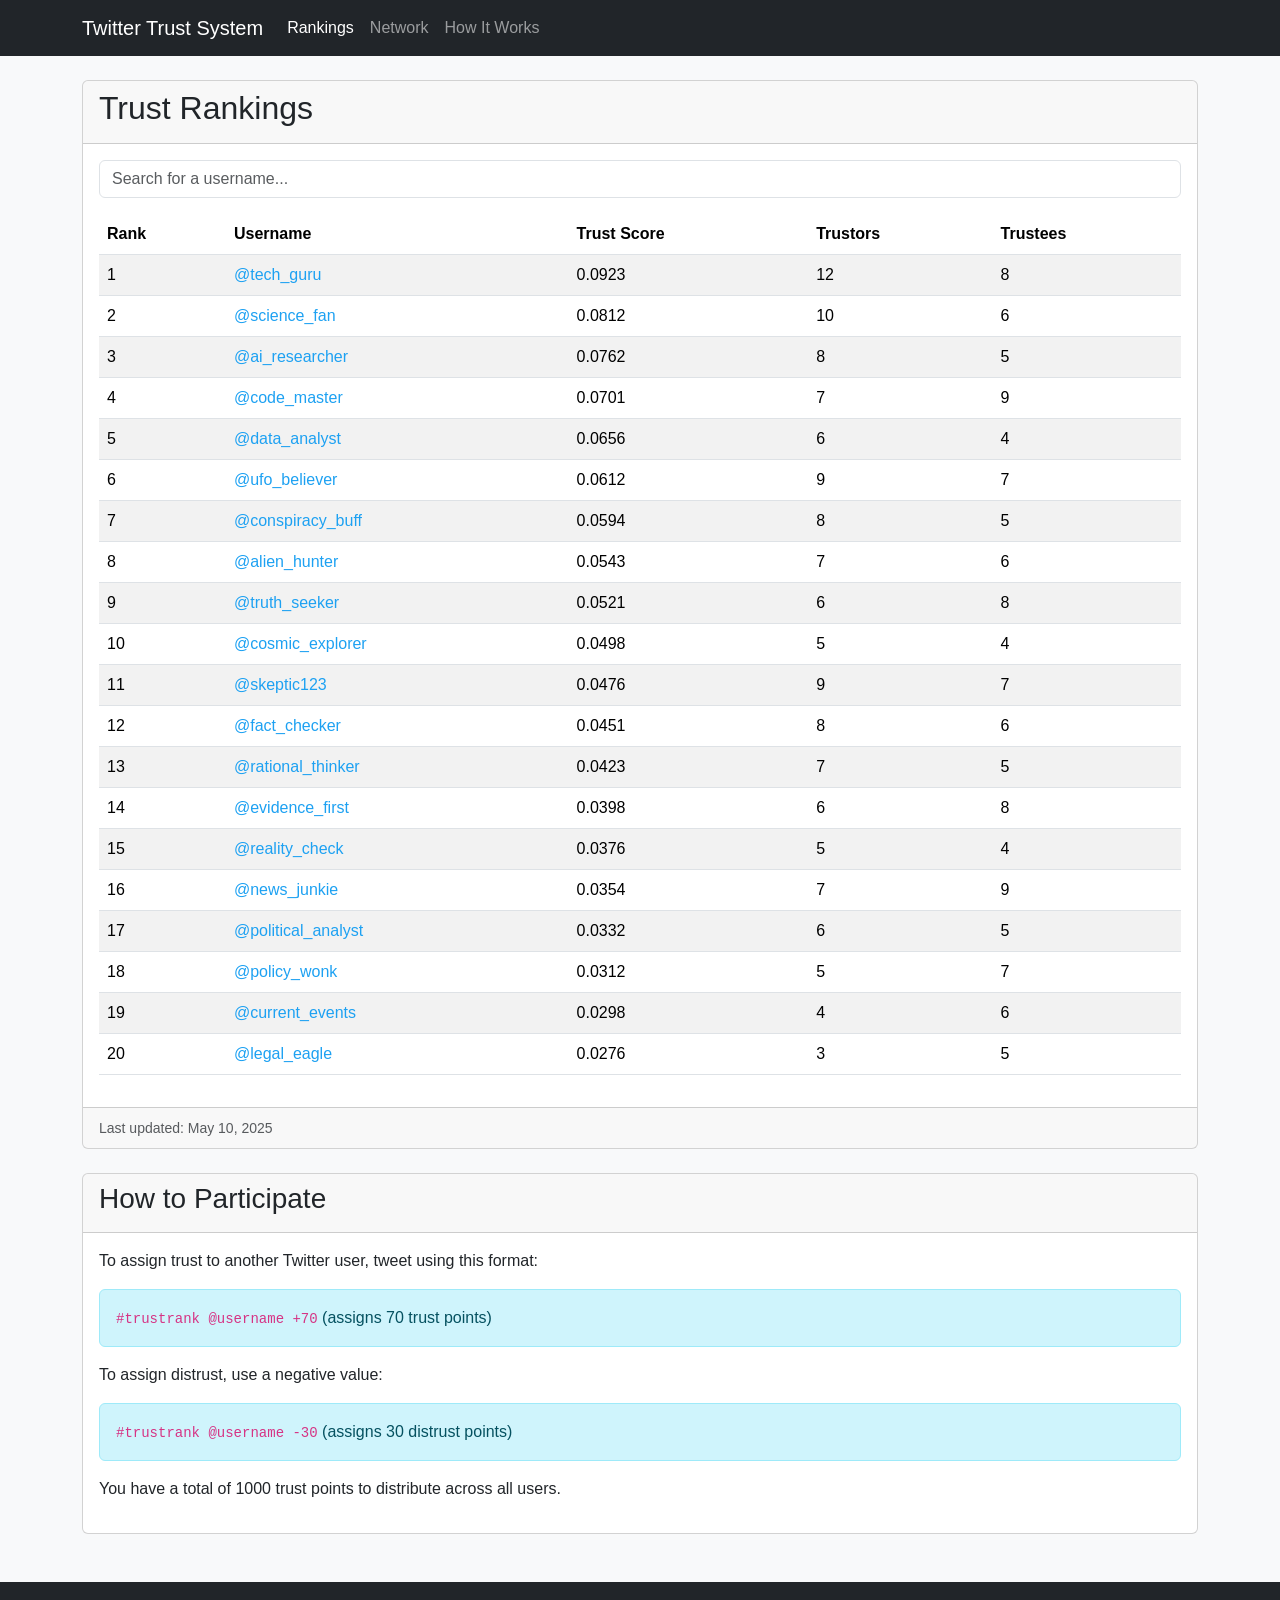
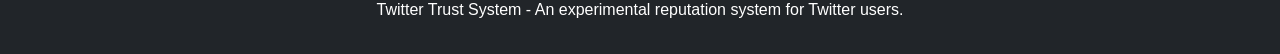
==== index.html @ 92eb6924 "Initial commit with trust system website" ====
<!DOCTYPE html>
<html lang="en">
<head>
    <meta charset="UTF-8">
    <meta name="viewport" content="width=device-width, initial-scale=1.0">
    <title>Twitter Trust System</title>
    <link rel="stylesheet" href="https://cdn.jsdelivr.net/npm/bootstrap@5.3.0/dist/css/bootstrap.min.css">
    <link rel="stylesheet" href="css/styles.css">
</head>
<body>
    <nav class="navbar navbar-expand-lg navbar-dark bg-dark">
        <div class="container">
            <a class="navbar-brand" href="#">Twitter Trust System</a>
            <button class="navbar-toggler" type="button" data-bs-toggle="collapse" data-bs-target="#navbarNav">
                <span class="navbar-toggler-icon"></span>
            </button>
            <div class="collapse navbar-collapse" id="navbarNav">
                <ul class="navbar-nav">
                    <li class="nav-item">
                        <a class="nav-link active" href="index.html">Rankings</a>
                    </li>
                    <li class="nav-item">
                        <a class="nav-link" href="network.html">Network</a>
                    </li>
                    <li class="nav-item">
                        <a class="nav-link" href="how-it-works.html">How It Works</a>
                    </li>
                </ul>
            </div>
        </div>
    </nav>

    <div class="container mt-4">
        <div class="row">
            <div class="col-md-12">
                <div class="card">
                    <div class="card-header">
                        <h2>Trust Rankings</h2>
                    </div>
                    <div class="card-body">
                        <div class="mb-3">
                            <input type="text" id="searchInput" class="form-control" placeholder="Search for a username...">
                        </div>
                        
                        <table class="table table-striped table-hover">
                            <thead>
                                <tr>
                                    <th>Rank</th>
                                    <th>Username</th>
                                    <th>Trust Score</th>
                                    <th>Trustors</th>
                                    <th>Trustees</th>
                                </tr>
                            </thead>
                            <tbody id="rankingsTable">
                                <!-- This will be populated by JavaScript -->
                            </tbody>
                        </table>
                    </div>
                    <div class="card-footer">
                        <small class="text-muted">Last updated: <span id="lastUpdated">May 10, 2025</span></small>
                    </div>
                </div>
            </div>
        </div>
        
        <div class="row mt-4">
            <div class="col-md-12">
                <div class="card">
                    <div class="card-header">
                        <h3>How to Participate</h3>
                    </div>
                    <div class="card-body">
                        <p>To assign trust to another Twitter user, tweet using this format:</p>
                        <div class="alert alert-info">
                            <code>#trustrank @username +70</code> (assigns 70 trust points)
                        </div>
                        <p>To assign distrust, use a negative value:</p>
                        <div class="alert alert-info">
                            <code>#trustrank @username -30</code> (assigns 30 distrust points)
                        </div>
                        <p>You have a total of 1000 trust points to distribute across all users.</p>
                    </div>
                </div>
            </div>
        </div>
    </div>

    <footer class="bg-dark text-white mt-5 py-3">
        <div class="container text-center">
            <p>Twitter Trust System - An experimental reputation system for Twitter users.</p>
        </div>
    </footer>

    <script src="https://cdn.jsdelivr.net/npm/bootstrap@5.3.0/dist/js/bootstrap.bundle.min.js"></script>
    <script src="js/data.js"></script>
    <script src="js/rankings.js"></script>
</body>
</html>
---- css/styles.css ----
/* General styles */
body {
    background-color: #f8f9fa;
    font-family: -apple-system, BlinkMacSystemFont, 'Segoe UI', Roboto, Oxygen, Ubuntu, Cantarell, 'Open Sans', 'Helvetica Neue', sans-serif;
}

/* Network visualization */
#network-visualization {
    width: 100%;
    height: 80vh;
    background-color: #f0f0f0;
    border-radius: 0 0 0.25rem 0.25rem;
}

/* User details */
#node-details {
    min-height: 200px;
}

#rankingsTable tr {
    cursor: pointer;
}

/* Tooltip styles */
.tooltip {
    position: absolute;
    padding: 10px;
    background-color: rgba(0, 0, 0, 0.8);
    color: white;
    border-radius: 5px;
    pointer-events: none;
    z-index: 1000;
    max-width: 250px;
}

/* Community colors */
.community-marker {
    display: inline-block;
    width: 15px;
    height: 15px;
    border-radius: 50%;
    margin-right: 8px;
}

/* Link styles */
a.twitter-link {
    color: #1DA1F2;
    text-decoration: none;
}

a.twitter-link:hover {
    text-decoration: underline;
}

/* Examples */
.example-box {
    background-color: #f8f9fa;
}

/* User card */
.user-card {
    transition: transform 0.2s;
}

.user-card:hover {
    transform: translateY(-5px);
    box-shadow: 0 4px 8px rgba(0,0,0,0.1);
}

/* Network controls */
.controls {
    display: flex;
    gap: 10px;
}
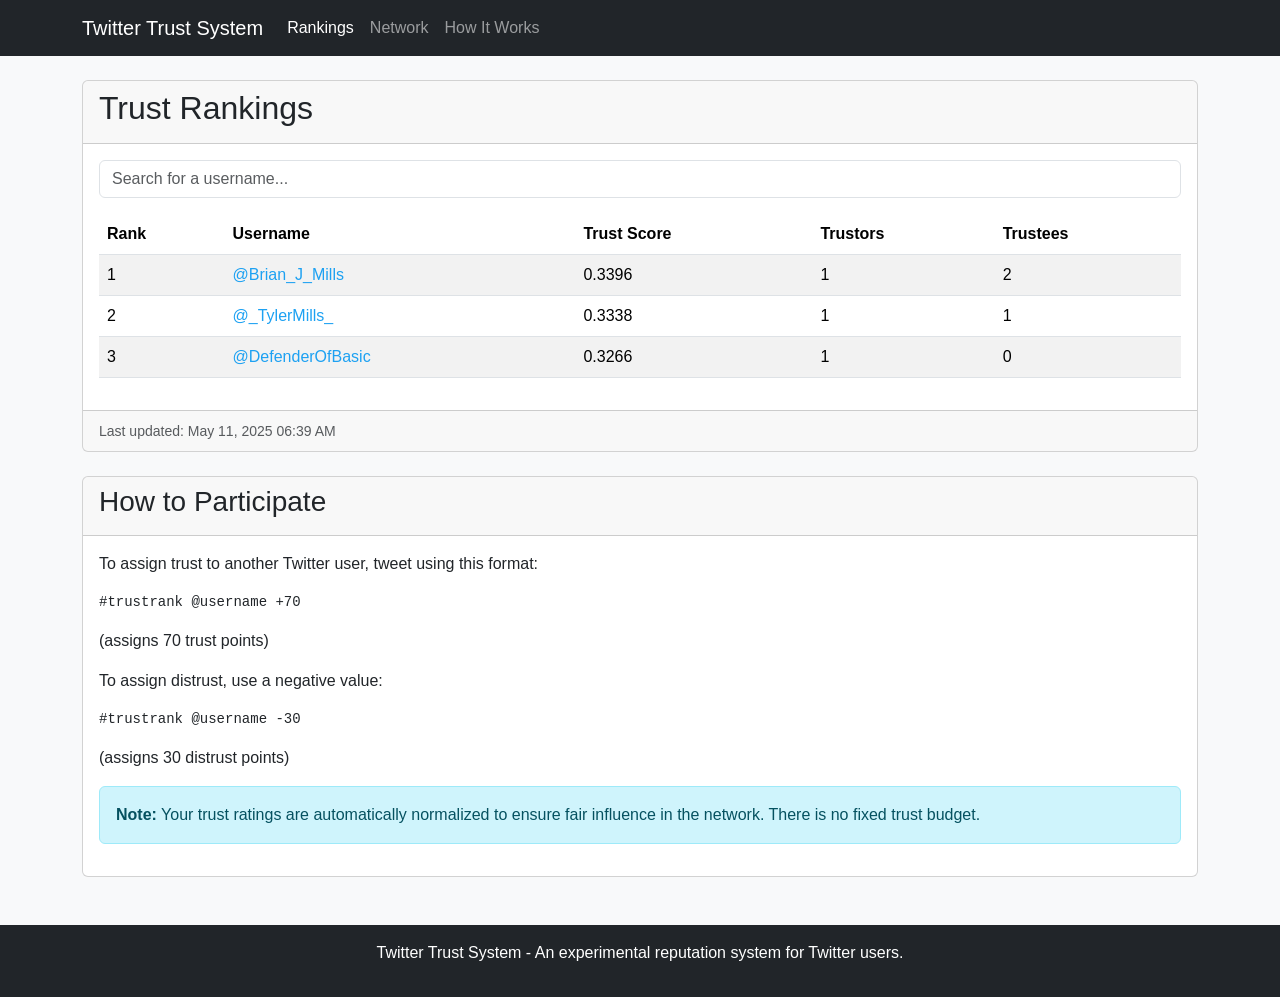
==== commit 20a8395f: "Update participation instructions to reflect L2 normalization, not fixed trust budget" ====
--- a/index.html
+++ b/index.html
@@ -72,14 +72,14 @@
                     </div>
                     <div class="card-body">
                         <p>To assign trust to another Twitter user, tweet using this format:</p>
+                        <pre><code>#trustrank @username +70</code></pre>
+                        <p>(assigns 70 trust points)</p>
+                        <p>To assign distrust, use a negative value:</p>
+                        <pre><code>#trustrank @username -30</code></pre>
+                        <p>(assigns 30 distrust points)</p>
                         <div class="alert alert-info">
-                            <code>#trustrank @username +70</code> (assigns 70 trust points)
+                            <strong>Note:</strong> Your trust ratings are automatically normalized to ensure fair influence in the network. There is no fixed trust budget.
                         </div>
-                        <p>To assign distrust, use a negative value:</p>
-                        <div class="alert alert-info">
-                            <code>#trustrank @username -30</code> (assigns 30 distrust points)
-                        </div>
-                        <p>You have a total of 1000 trust points to distribute across all users.</p>
                     </div>
                 </div>
             </div>
